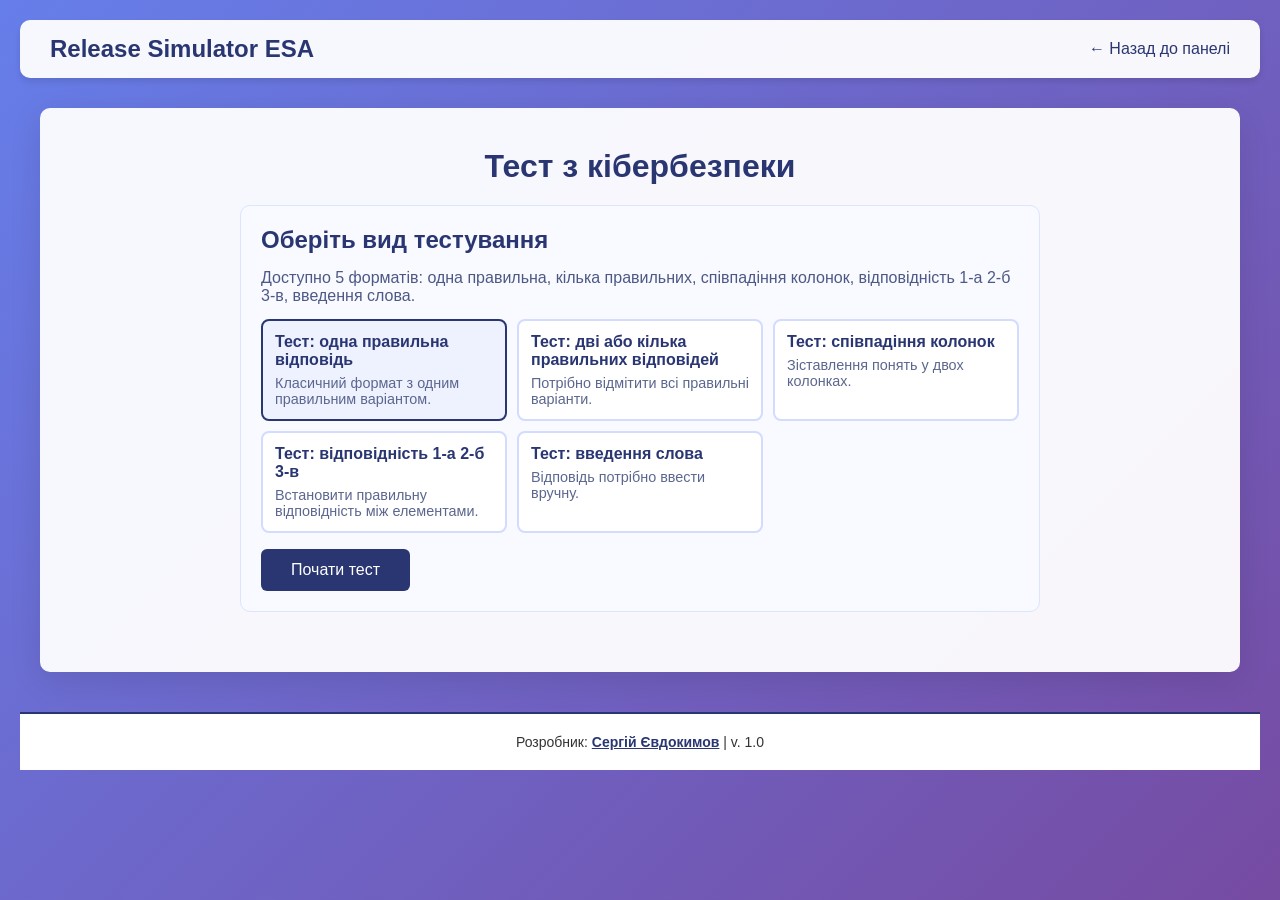
==== docs/quiz.html @ f52143bc "220326-7" ====
<!DOCTYPE html>
<html lang="uk">
<head>
    <meta charset="UTF-8">
    <meta name="viewport" content="width=device-width, initial-scale=1.0">
    <title>Тестування - Release Simulator ESA</title>
    <link rel="stylesheet" href="css/styles.css">
</head>
<body>
    <nav class="navbar">
        <div class="nav-brand">Release Simulator ESA</div>
        <div class="nav-user">
            <a href="dashboard.html" style="color: #293672; text-decoration: none;">← Назад до панелі</a>
        </div>
    </nav>

    <div class="container">
        <div class="quiz-container">
            <h1>Тест з кібербезпеки</h1>

            <div class="quiz-config" id="quiz-config">
                <h2>Оберіть вид тестування</h2>
                <p>Доступно 5 форматів: одна правильна, кілька правильних, співпадіння колонок, відповідність 1-а 2-б 3-в, введення слова.</p>
                <div id="test-type-list" class="topic-list"></div>
                <button id="start-quiz-btn" class="btn">Почати тест</button>
            </div>
            
            <div id="quiz-section" style="display: none;">
                <form id="quizForm">
                    <h2 id="active-topic-title"></h2>
                    <div id="questions-container"></div>
                    <button type="submit" class="btn">Завершити тест</button>
                </form>
            </div>

            <div id="result-section" style="display: none;">
                <div class="result">
                    <h2>Результат</h2>
                    <p id="type-display"></p>
                    <p id="score-display"></p>
                    <p id="time-display"></p>
                    <button onclick="location.reload()" class="btn">Пройти ще раз</button>
                    <a href="dashboard.html" class="btn" style="margin-left: 10px;">Повернутися до панелі</a>
                </div>
            </div>
        </div>
    </div>

    <footer style="text-align: center; padding: 20px; margin-top: 40px; background-color: #ffffff; border-top: 2px solid #293672; color: #333; font-size: 14px;">
        <p style="margin: 0;">Розробник: <a href="https://sargeras197.github.io/contacts/" target="_blank" style="color: #293672; text-decoration: underline; font-weight: bold;">Сергій Євдокимов</a> | v. 1.0</p>
    </footer>

    <script src="js/quiz-data.js"></script>
    <script src="js/quiz.js"></script>
</body>
</html>
---- docs/css/styles.css ----
* {
    margin: 0;
    padding: 0;
    box-sizing: border-box;
}

body {
    font-family: 'Segoe UI', Tahoma, Geneva, Verdana, sans-serif;
    background: linear-gradient(135deg, #667eea 0%, #764ba2 100%);
    min-height: 100vh;
    padding: 20px;
}

.navbar {
    background: rgba(255, 255, 255, 0.95);
    padding: 15px 30px;
    border-radius: 10px;
    margin-bottom: 30px;
    display: flex;
    justify-content: space-between;
    align-items: center;
    box-shadow: 0 4px 6px rgba(0, 0, 0, 0.1);
}

.nav-brand {
    font-size: 1.5rem;
    font-weight: bold;
    color: #293672;
}

.nav-user {
    display: flex;
    align-items: center;
    gap: 15px;
}

.container {
    max-width: 1200px;
    margin: 0 auto;
    background: rgba(255, 255, 255, 0.95);
    padding: 40px;
    border-radius: 10px;
    box-shadow: 0 8px 32px rgba(0, 0, 0, 0.1);
}

h1 {
    color: #293672;
    margin-bottom: 20px;
    text-align: center;
}

h2 {
    color: #293672;
    margin-bottom: 15px;
}

.rules-list {
    text-align: left;
    margin: 20px 0;
    padding-left: 20px;
}

.rules-list li {
    margin-bottom: 10px;
    line-height: 1.6;
}

.login-btn, .btn {
    display: inline-block;
    background: #293672;
    color: #fff;
    padding: 12px 30px;
    border-radius: 6px;
    font-size: 1rem;
    text-decoration: none;
    border: none;
    cursor: pointer;
    transition: all 0.3s ease;
    text-align: center;
}

.login-btn:hover, .btn:hover {
    background: #4154a6;
    transform: translateY(-2px);
    box-shadow: 0 4px 12px rgba(41, 54, 114, 0.3);
}

.btn-small {
    padding: 8px 16px;
    font-size: 0.9rem;
}

.timer {
    margin-top: 20px;
    color: #666;
    text-align: center;
}

.form-group {
    margin-bottom: 20px;
}

.form-group label {
    display: block;
    margin-bottom: 8px;
    color: #333;
    font-weight: 500;
}

.form-group input {
    width: 100%;
    padding: 12px;
    border: 2px solid #ddd;
    border-radius: 6px;
    font-size: 1rem;
    transition: border-color 0.3s;
}

.form-group input:focus {
    outline: none;
    border-color: #293672;
}

.error-message {
    color: #dc3545;
    margin-top: 10px;
    padding: 10px;
    border-radius: 4px;
    display: none;
}

.error-message.show {
    display: block;
    background: #f8d7da;
    border: 1px solid #f5c6cb;
}

.success-message {
    color: #155724;
    background: #d4edda;
    border: 1px solid #c3e6cb;
    margin-top: 10px;
    padding: 10px;
    border-radius: 4px;
}

.dashboard-grid {
    display: grid;
    grid-template-columns: repeat(auto-fit, minmax(250px, 1fr));
    gap: 20px;
    margin: 30px 0;
}

.card {
    background: #fff;
    padding: 30px;
    border-radius: 10px;
    box-shadow: 0 4px 6px rgba(0, 0, 0, 0.1);
    text-align: center;
    transition: transform 0.3s ease, box-shadow 0.3s ease;
}

.card:hover {
    transform: translateY(-5px);
    box-shadow: 0 8px 16px rgba(0, 0, 0, 0.15);
}

.card h2 {
    font-size: 1.5rem;
    margin-bottom: 15px;
}

.card p {
    color: #666;
    margin-bottom: 20px;
}

.theory-section {
    display: flex;
    flex-direction: column;
    gap: 16px;
}

.theory-section .card {
    text-align: left;
    padding: 0;
    overflow: hidden;
}

.theory-section .card h2 {
    margin: 0;
    padding: 20px 56px 20px 20px;
    cursor: pointer;
    position: relative;
    user-select: none;
}

.theory-section .card h2:focus {
    outline: 3px solid #4154a6;
    outline-offset: -3px;
}

.theory-section .card h2::after {
    content: "+";
    position: absolute;
    right: 20px;
    top: 50%;
    transform: translateY(-50%);
    font-size: 1.4rem;
    color: #293672;
}

.theory-section .card.open h2::after {
    content: "-";
}

.theory-section .card > :not(h2) {
    display: none;
    padding-left: 20px;
    padding-right: 20px;
}

.theory-section .card.open > :not(h2) {
    display: block;
}

.theory-section .card h3 {
    margin-top: 14px;
    margin-bottom: 8px;
    color: #293672;
}

.theory-section .card h3.subsection-link {
    cursor: pointer;
    text-decoration: underline;
    text-underline-offset: 3px;
}

.theory-section .card h3.subsection-link:hover {
    color: #4154a6;
}

.theory-section .card h3.subsection-link:focus {
    outline: 2px solid #4154a6;
    outline-offset: 2px;
    border-radius: 4px;
}

.theory-section .card ul {
    margin-bottom: 10px;
}

.theory-section .card p {
    margin-bottom: 16px;
}

.subsection-detail {
    background: #fff;
    padding: 28px;
    border-radius: 10px;
    box-shadow: 0 4px 10px rgba(0, 0, 0, 0.08);
    text-align: left;
}

.subsection-detail h2 {
    margin-bottom: 10px;
}

.subsection-detail h3 {
    color: #293672;
    margin-bottom: 16px;
}

.subsection-detail ul {
    padding-left: 20px;
    margin-bottom: 14px;
}

.subsection-detail p {
    color: #333;
    margin-bottom: 14px;
}

.subsection-detail .detail-lead {
    font-size: 1.05rem;
    line-height: 1.7;
    background: #f3f7ff;
    border-left: 4px solid #293672;
    padding: 12px 14px;
    border-radius: 6px;
}

.subsection-detail h4 {
    color: #1f2c61;
    margin-top: 18px;
    margin-bottom: 10px;
}

.subsection-detail h5 {
    color: #293672;
    margin-bottom: 8px;
    font-size: 1rem;
}

.info-grid {
    display: grid;
    grid-template-columns: repeat(auto-fit, minmax(260px, 1fr));
    gap: 12px;
    margin-bottom: 14px;
}

.info-box {
    background: #f9fbff;
    border: 1px solid #d9e3ff;
    border-radius: 8px;
    padding: 14px;
}

.comparison-table {
    width: 100%;
    border-collapse: collapse;
    margin: 10px 0 16px;
    font-size: 0.95rem;
}

.comparison-table th,
.comparison-table td {
    border: 1px solid #d6dcef;
    padding: 10px;
    vertical-align: top;
}

.comparison-table th {
    background: #edf2ff;
    color: #1e2a5f;
    text-align: left;
}

.scheme-flow {
    display: flex;
    flex-wrap: wrap;
    gap: 8px;
    align-items: center;
    margin: 12px 0 14px;
}

.flow-step {
    background: #eef3ff;
    border: 1px solid #cad6ff;
    padding: 8px 10px;
    border-radius: 6px;
    color: #223274;
    font-weight: 600;
}

.flow-arrow {
    color: #4154a6;
    font-weight: bold;
}

.concept-map {
    display: grid;
    grid-template-columns: repeat(auto-fit, minmax(220px, 1fr));
    gap: 12px;
    margin: 10px 0 14px;
}

.concept-card {
    background: linear-gradient(180deg, #ffffff 0%, #f7f9ff 100%);
    border: 1px solid #d7e0ff;
    border-radius: 8px;
    padding: 12px;
}

.mini-note {
    background: #fff8e8;
    border: 1px solid #f1d89d;
    border-radius: 8px;
    padding: 12px;
}

.stats-section {
    margin-top: 40px;
    padding: 20px;
    background: #f8f9fa;
    border-radius: 10px;
}

.quiz-container {
    max-width: 800px;
    margin: 0 auto;
}

.quiz-config {
    background: #f8faff;
    border: 1px solid #dce4ff;
    border-radius: 10px;
    padding: 20px;
    margin-bottom: 20px;
}

.quiz-config p {
    color: #4d5885;
    margin-bottom: 14px;
}

.topic-list {
    display: grid;
    grid-template-columns: repeat(auto-fit, minmax(220px, 1fr));
    gap: 10px;
    margin-bottom: 16px;
}

.topic-option {
    border: 2px solid #d3dcff;
    border-radius: 8px;
    padding: 12px;
    background: #fff;
    cursor: pointer;
    transition: all 0.2s ease;
}

.topic-option:hover {
    border-color: #5d70c2;
    box-shadow: 0 2px 10px rgba(65, 84, 166, 0.1);
}

.topic-option.active {
    border-color: #293672;
    background: #eef2ff;
}

.topic-option h3 {
    color: #293672;
    margin-bottom: 6px;
    font-size: 1rem;
}

.topic-option p {
    margin: 0;
    font-size: 0.9rem;
    color: #5c678f;
}

#active-topic-title {
    margin-bottom: 16px;
    font-size: 1.2rem;
}

.question-hint {
    color: #4f5b87;
    margin-bottom: 10px;
}

.match-wrapper {
    border: 1px solid #d7def7;
    background: #fbfcff;
    border-radius: 8px;
    padding: 12px;
}

.matching-row {
    display: grid;
    grid-template-columns: 1.6fr 1fr;
    gap: 10px;
    align-items: center;
    margin-bottom: 8px;
}

.matching-left {
    color: #293672;
    font-weight: 500;
}

.matching-select {
    padding: 8px;
    border: 1px solid #cdd6fa;
    border-radius: 6px;
    background: #fff;
}

.mapping-legend {
    background: #edf2ff;
    border: 1px solid #cfdaff;
    border-radius: 8px;
    padding: 10px;
    margin-bottom: 10px;
}

.mapping-legend p {
    margin-bottom: 6px;
    color: #2e3a75;
}

.mapping-legend p:last-child {
    margin-bottom: 0;
}

.text-answer-wrapper {
    margin-top: 8px;
}

.text-answer-input {
    width: 100%;
    padding: 12px;
    border: 2px solid #ccd5f7;
    border-radius: 6px;
    font-size: 1rem;
}

.text-answer-input:focus {
    outline: none;
    border-color: #4154a6;
    box-shadow: 0 0 0 2px rgba(65, 84, 166, 0.15);
}

.question {
    background: #f8f9fa;
    padding: 20px;
    border-radius: 8px;
    margin-bottom: 20px;
}

.question h3 {
    color: #293672;
    margin-bottom: 15px;
}

.options {
    list-style: none;
}

.options li {
    padding: 10px;
    margin: 8px 0;
    background: #fff;
    border: 2px solid #ddd;
    border-radius: 6px;
    cursor: pointer;
    transition: all 0.3s;
}

.options li:hover {
    background: #e9ecef;
    border-color: #293672;
}

.options input[type="radio"] {
    margin-right: 10px;
}

.practice-section {
    margin: 30px 0;
}

.test-card {
    background: #fff;
    padding: 20px;
    border-radius: 8px;
    margin-bottom: 15px;
    border-left: 4px solid #293672;
}

.test-card h3 {
    color: #293672;
    margin-bottom: 10px;
}

.result {
    text-align: center;
    padding: 30px;
    background: #d4edda;
    border-radius: 10px;
    margin: 20px 0;
}

.result h2 {
    color: #155724;
    font-size: 2rem;
    margin-bottom: 10px;
}

.admin-table {
    width: 100%;
    border-collapse: collapse;
    margin: 20px 0;
}

.admin-table th,
.admin-table td {
    padding: 12px;
    text-align: left;
    border-bottom: 1px solid #ddd;
}

.admin-table th {
    background: #293672;
    color: #fff;
}

.admin-table tr:hover {
    background: #f8f9fa;
}

.stats-grid {
    display: grid;
    grid-template-columns: repeat(auto-fit, minmax(200px, 1fr));
    gap: 20px;
    margin: 20px 0;
}

.stat-card {
    background: #fff;
    padding: 20px;
    border-radius: 8px;
    box-shadow: 0 2px 8px rgba(0, 0, 0, 0.1);
    text-align: center;
}

.stat-card h3 {
    font-size: 1rem;
    color: #666;
    margin-bottom: 10px;
}

.stat-value {
    font-size: 2rem;
    font-weight: bold;
    color: #293672;
    margin: 10px 0;
}

.theory-section {
    display: grid;
    gap: 20px;
    margin: 20px 0;
}

@media (max-width: 768px) {
    .container {
        padding: 20px;
    }
    
    .dashboard-grid {
        grid-template-columns: 1fr;
    }
    
    .navbar {
        flex-direction: column;
        gap: 15px;
    }
    
    .admin-table {
        font-size: 0.9rem;
    }
    
    .admin-table th,
    .admin-table td {
        padding: 8px 5px;
    }
}
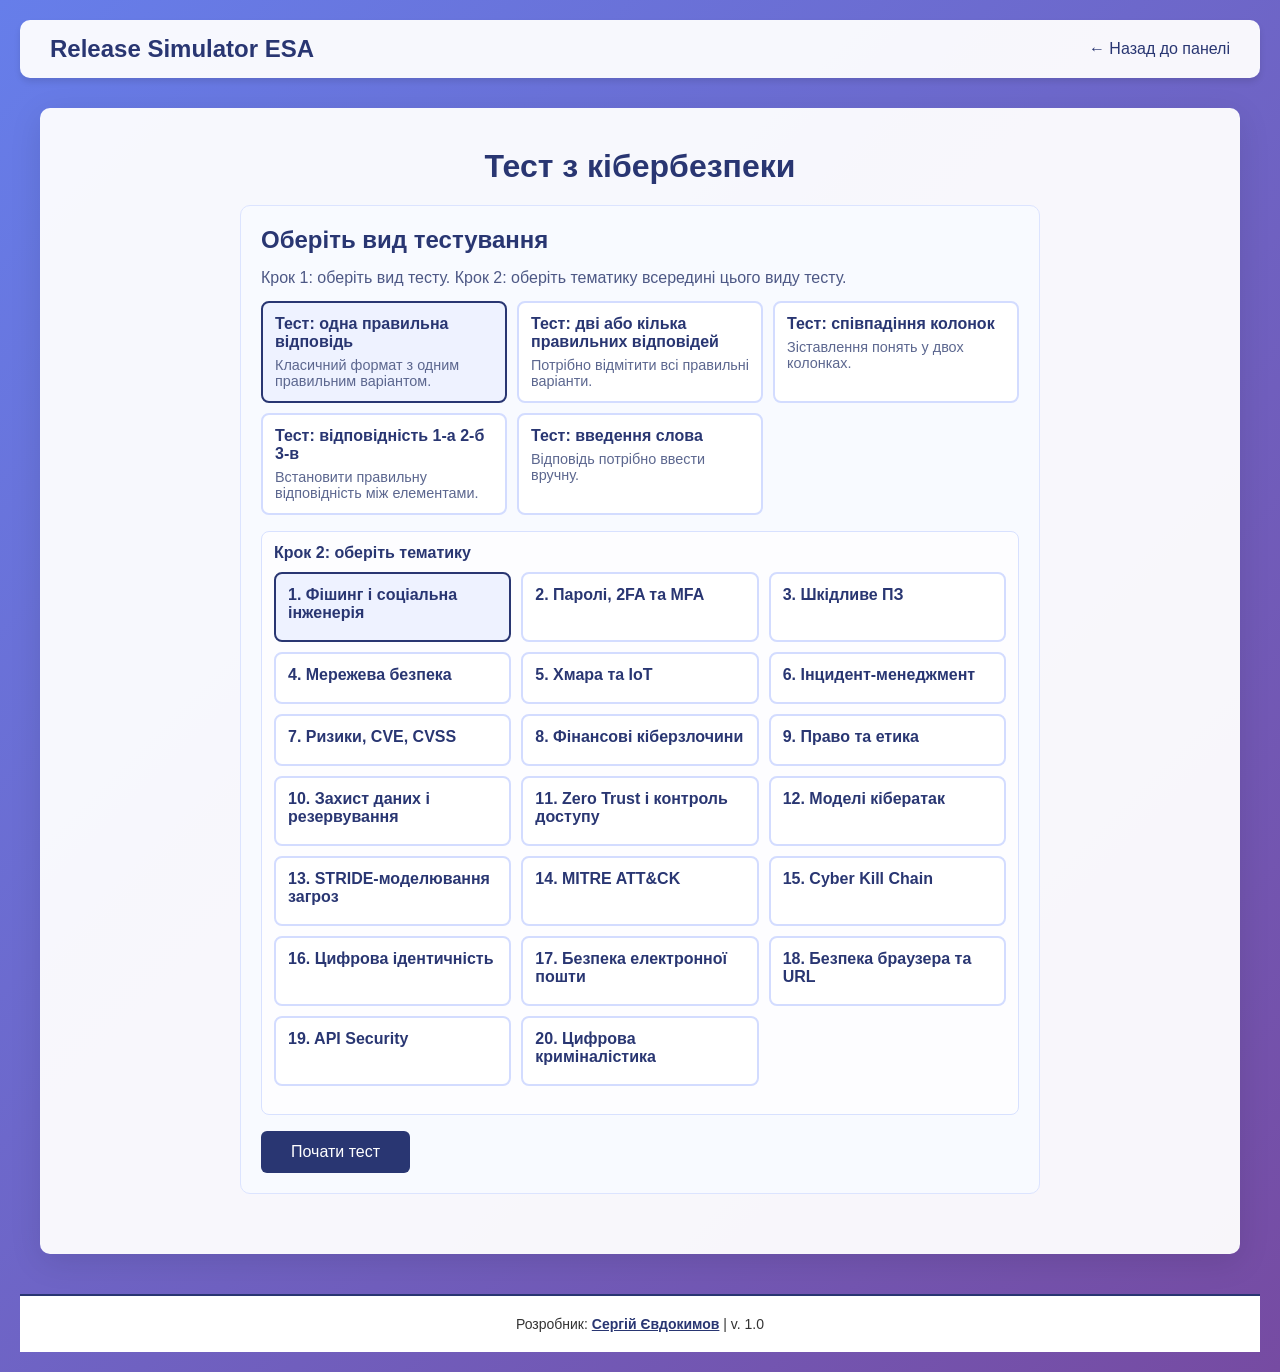
==== commit b2c3f8d7: "220326-8в" ====
--- a/docs/quiz.html
+++ b/docs/quiz.html
@@ -20,8 +20,12 @@
 
             <div class="quiz-config" id="quiz-config">
                 <h2>Оберіть вид тестування</h2>
-                <p>Доступно 5 форматів: одна правильна, кілька правильних, співпадіння колонок, відповідність 1-а 2-б 3-в, введення слова.</p>
+                <p>Крок 1: оберіть вид тесту. Крок 2: оберіть тематику всередині цього виду тесту.</p>
                 <div id="test-type-list" class="topic-list"></div>
+                <div class="theme-preview" id="theme-preview">
+                    <h3>Крок 2: оберіть тематику</h3>
+                    <div id="type-theme-list" class="topic-list"></div>
+                </div>
                 <button id="start-quiz-btn" class="btn">Почати тест</button>
             </div>
             
@@ -37,6 +41,7 @@
                 <div class="result">
                     <h2>Результат</h2>
                     <p id="type-display"></p>
+                    <p id="theme-display"></p>
                     <p id="score-display"></p>
                     <p id="time-display"></p>
                     <button onclick="location.reload()" class="btn">Пройти ще раз</button>
--- a/docs/css/styles.css
+++ b/docs/css/styles.css
@@ -404,6 +404,35 @@
     margin-bottom: 14px;
 }
 
+.theme-preview {
+    margin-bottom: 16px;
+    padding: 12px;
+    border: 1px solid #d8e1ff;
+    border-radius: 8px;
+    background: #fdfdff;
+}
+
+.theme-preview h3 {
+    color: #293672;
+    margin-bottom: 10px;
+    font-size: 1rem;
+}
+
+.theme-badges {
+    display: flex;
+    flex-wrap: wrap;
+    gap: 8px;
+}
+
+.theme-badge {
+    background: #eef2ff;
+    border: 1px solid #ccd8ff;
+    color: #293672;
+    border-radius: 16px;
+    padding: 5px 10px;
+    font-size: 0.86rem;
+}
+
 .topic-list {
     display: grid;
     grid-template-columns: repeat(auto-fit, minmax(220px, 1fr));
@@ -519,6 +548,17 @@
     padding: 20px;
     border-radius: 8px;
     margin-bottom: 20px;
+}
+
+.question-theme {
+    display: inline-block;
+    background: #edf2ff;
+    border: 1px solid #cfdaff;
+    color: #293672;
+    border-radius: 999px;
+    padding: 4px 10px;
+    font-size: 0.82rem;
+    margin-bottom: 10px;
 }
 
 .question h3 {
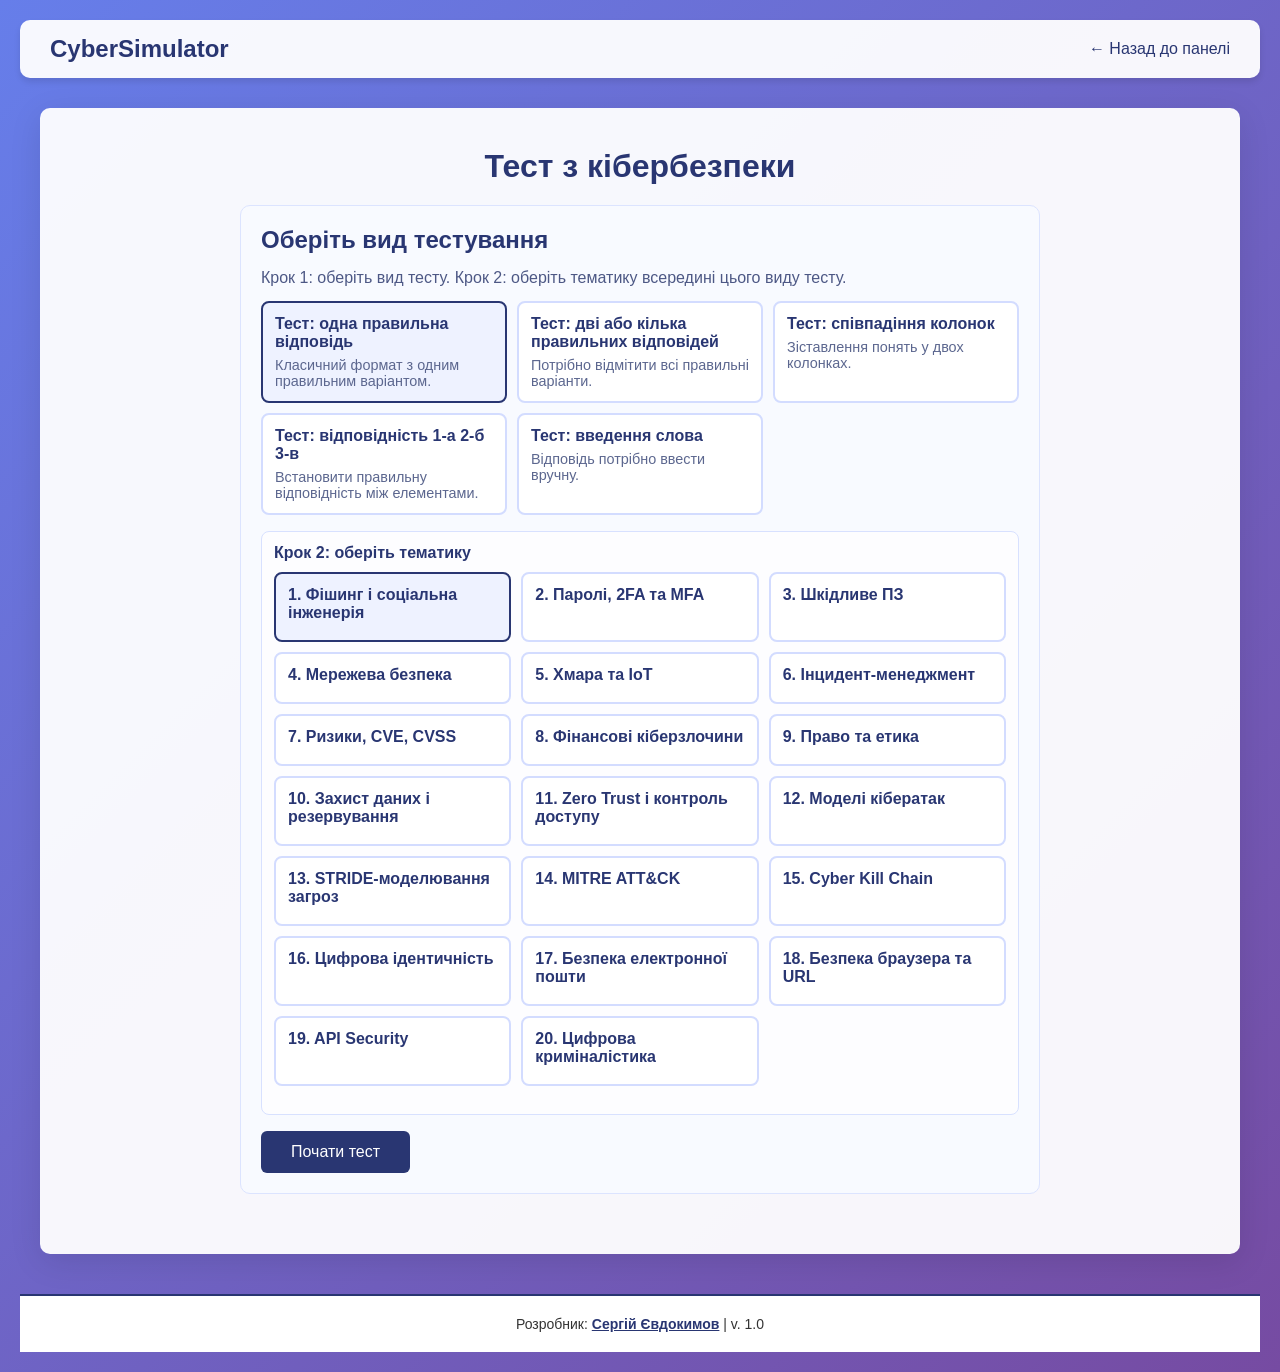
==== commit 8dce33ba: "1204-1" ====
--- a/docs/quiz.html
+++ b/docs/quiz.html
@@ -3,12 +3,12 @@
 <head>
     <meta charset="UTF-8">
     <meta name="viewport" content="width=device-width, initial-scale=1.0">
-    <title>Тестування - Release Simulator ESA</title>
+    <title>Тестування - CyberSimulator</title>
     <link rel="stylesheet" href="css/styles.css">
 </head>
 <body>
     <nav class="navbar">
-        <div class="nav-brand">Release Simulator ESA</div>
+        <div class="nav-brand">CyberSimulator</div>
         <div class="nav-user">
             <a href="dashboard.html" style="color: #293672; text-decoration: none;">← Назад до панелі</a>
         </div>
